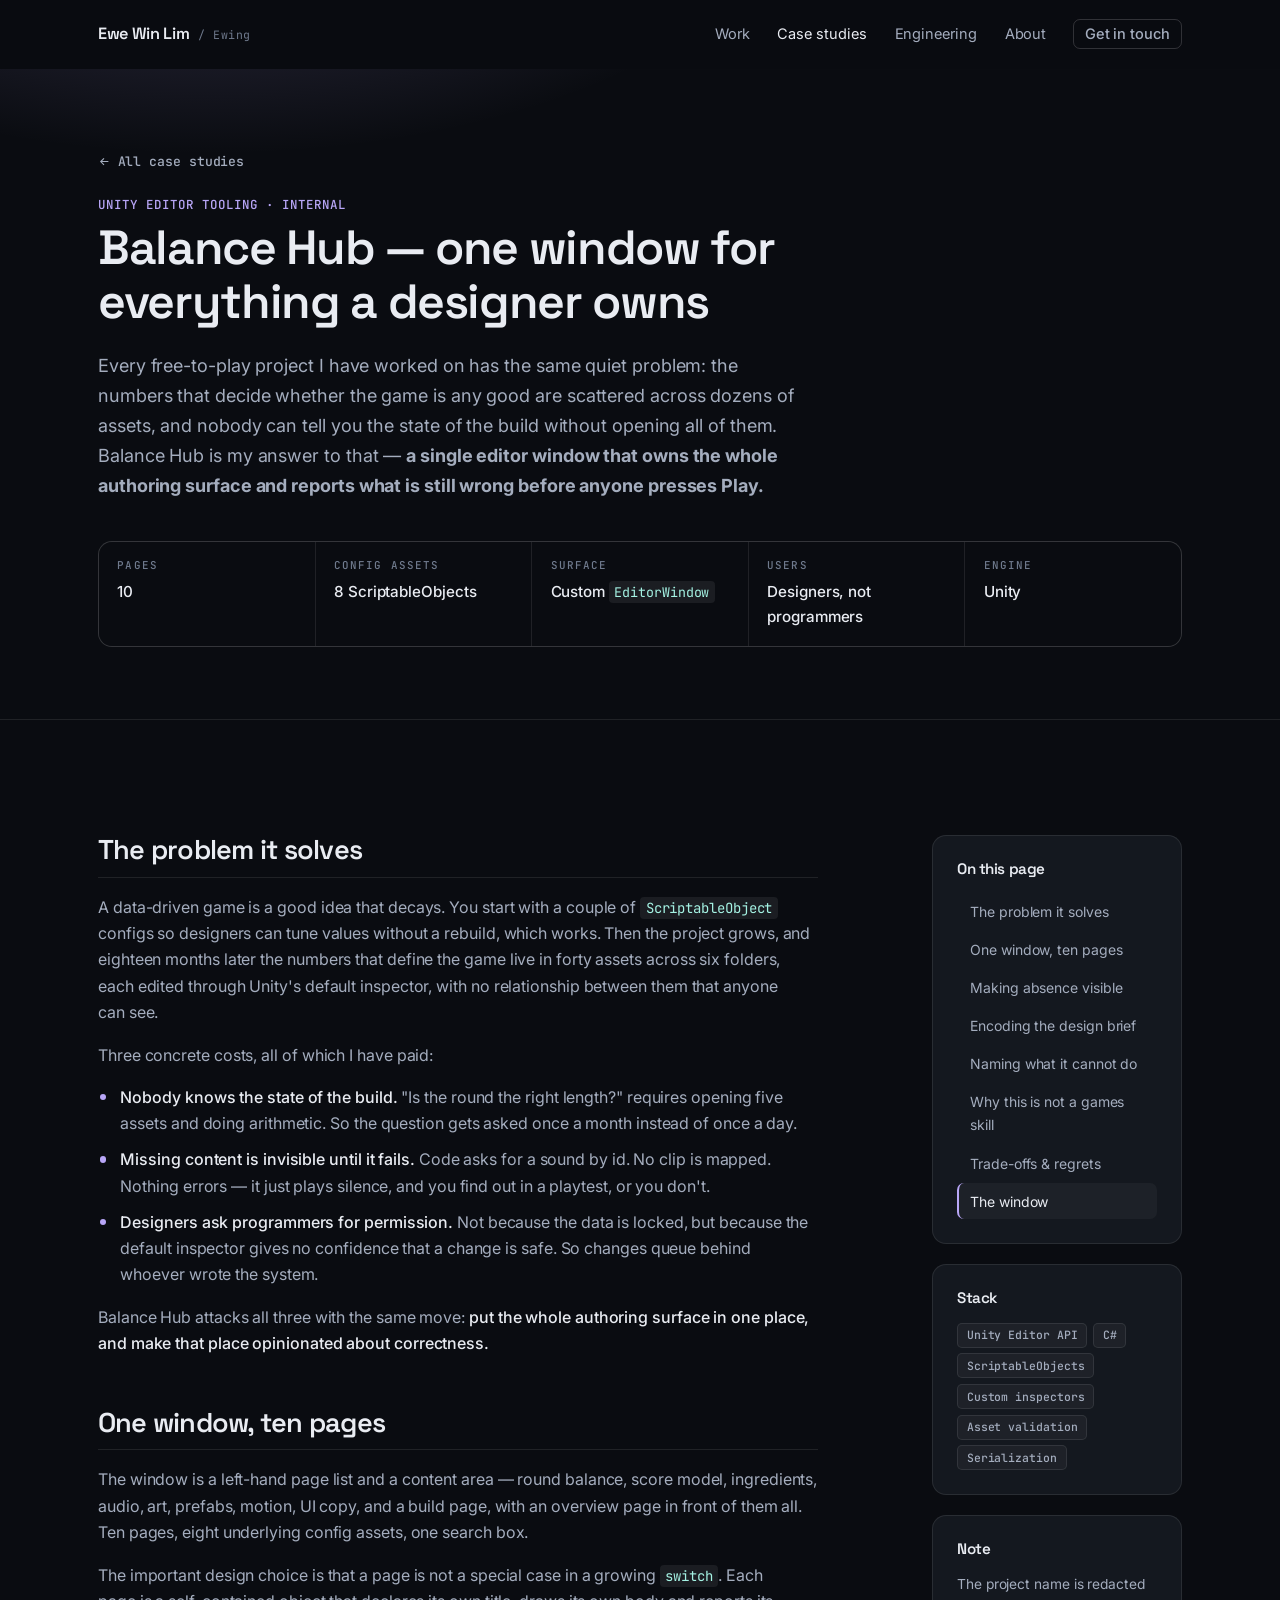
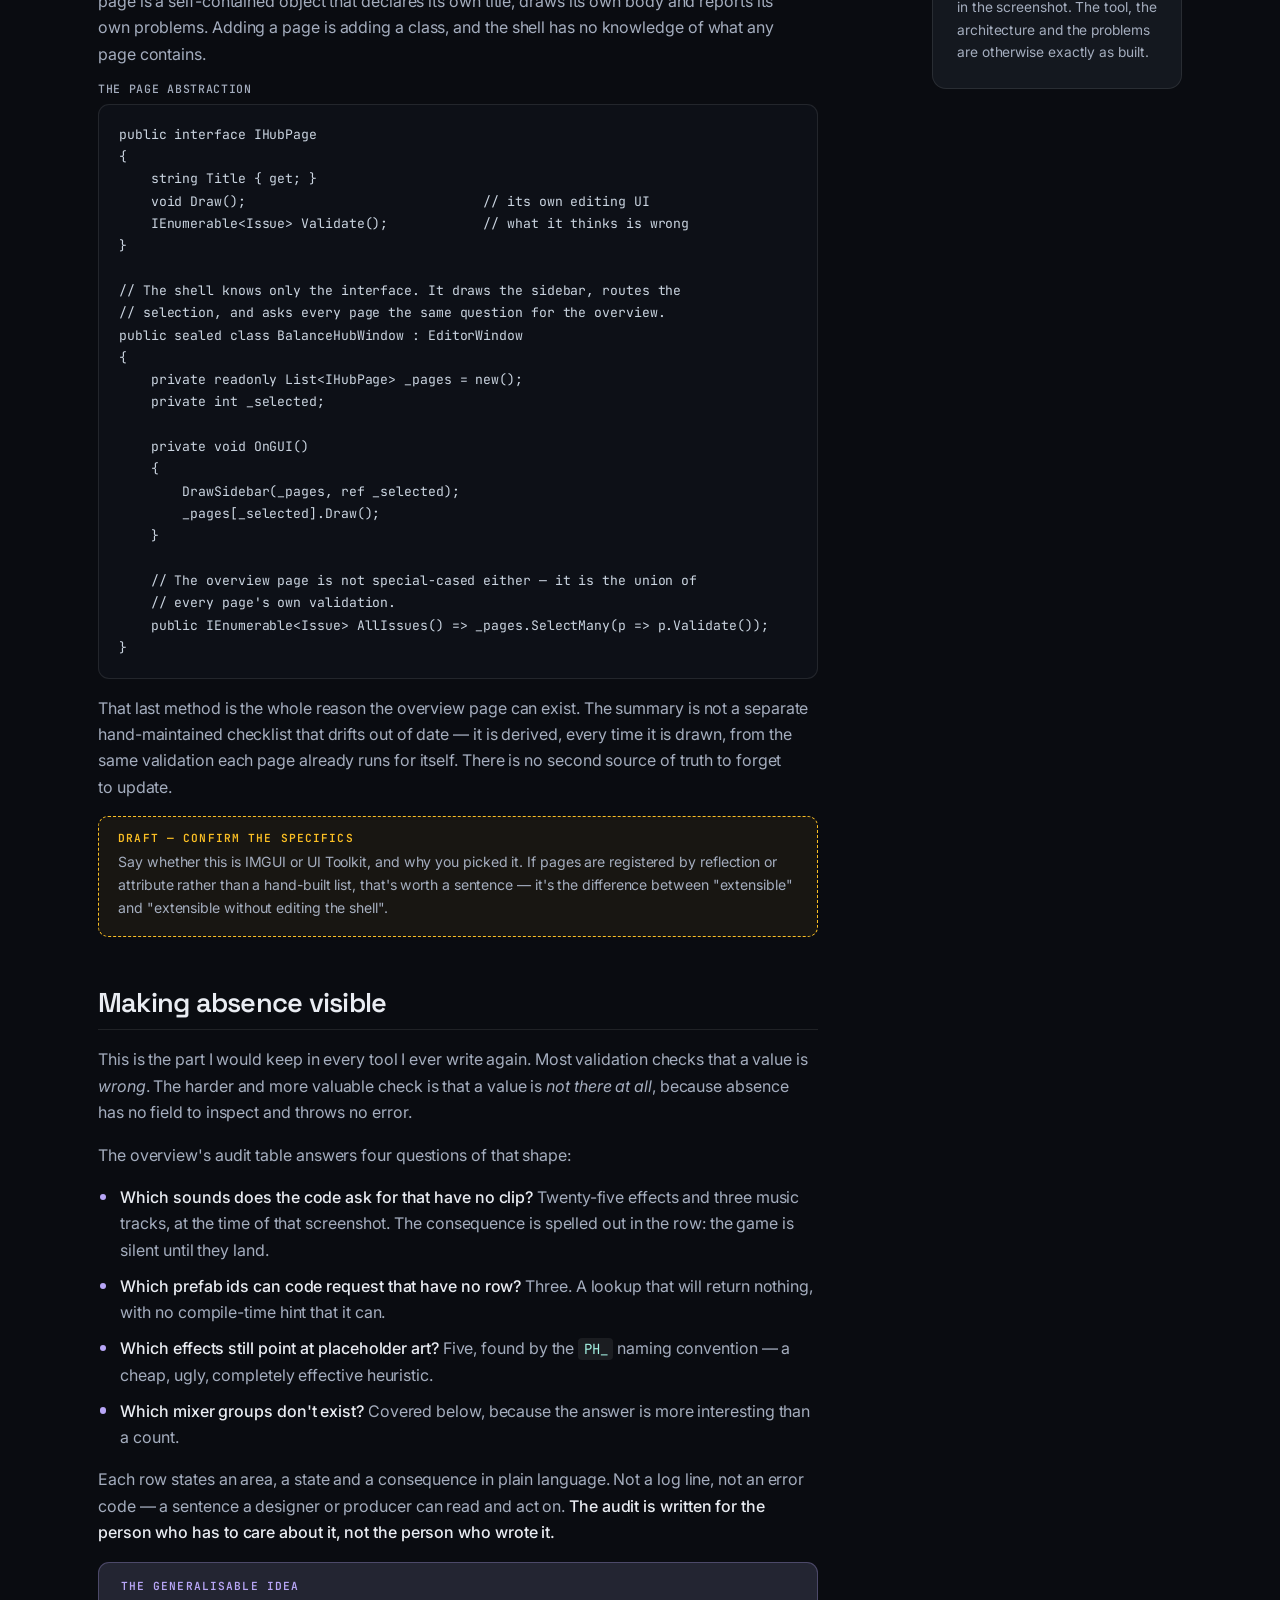
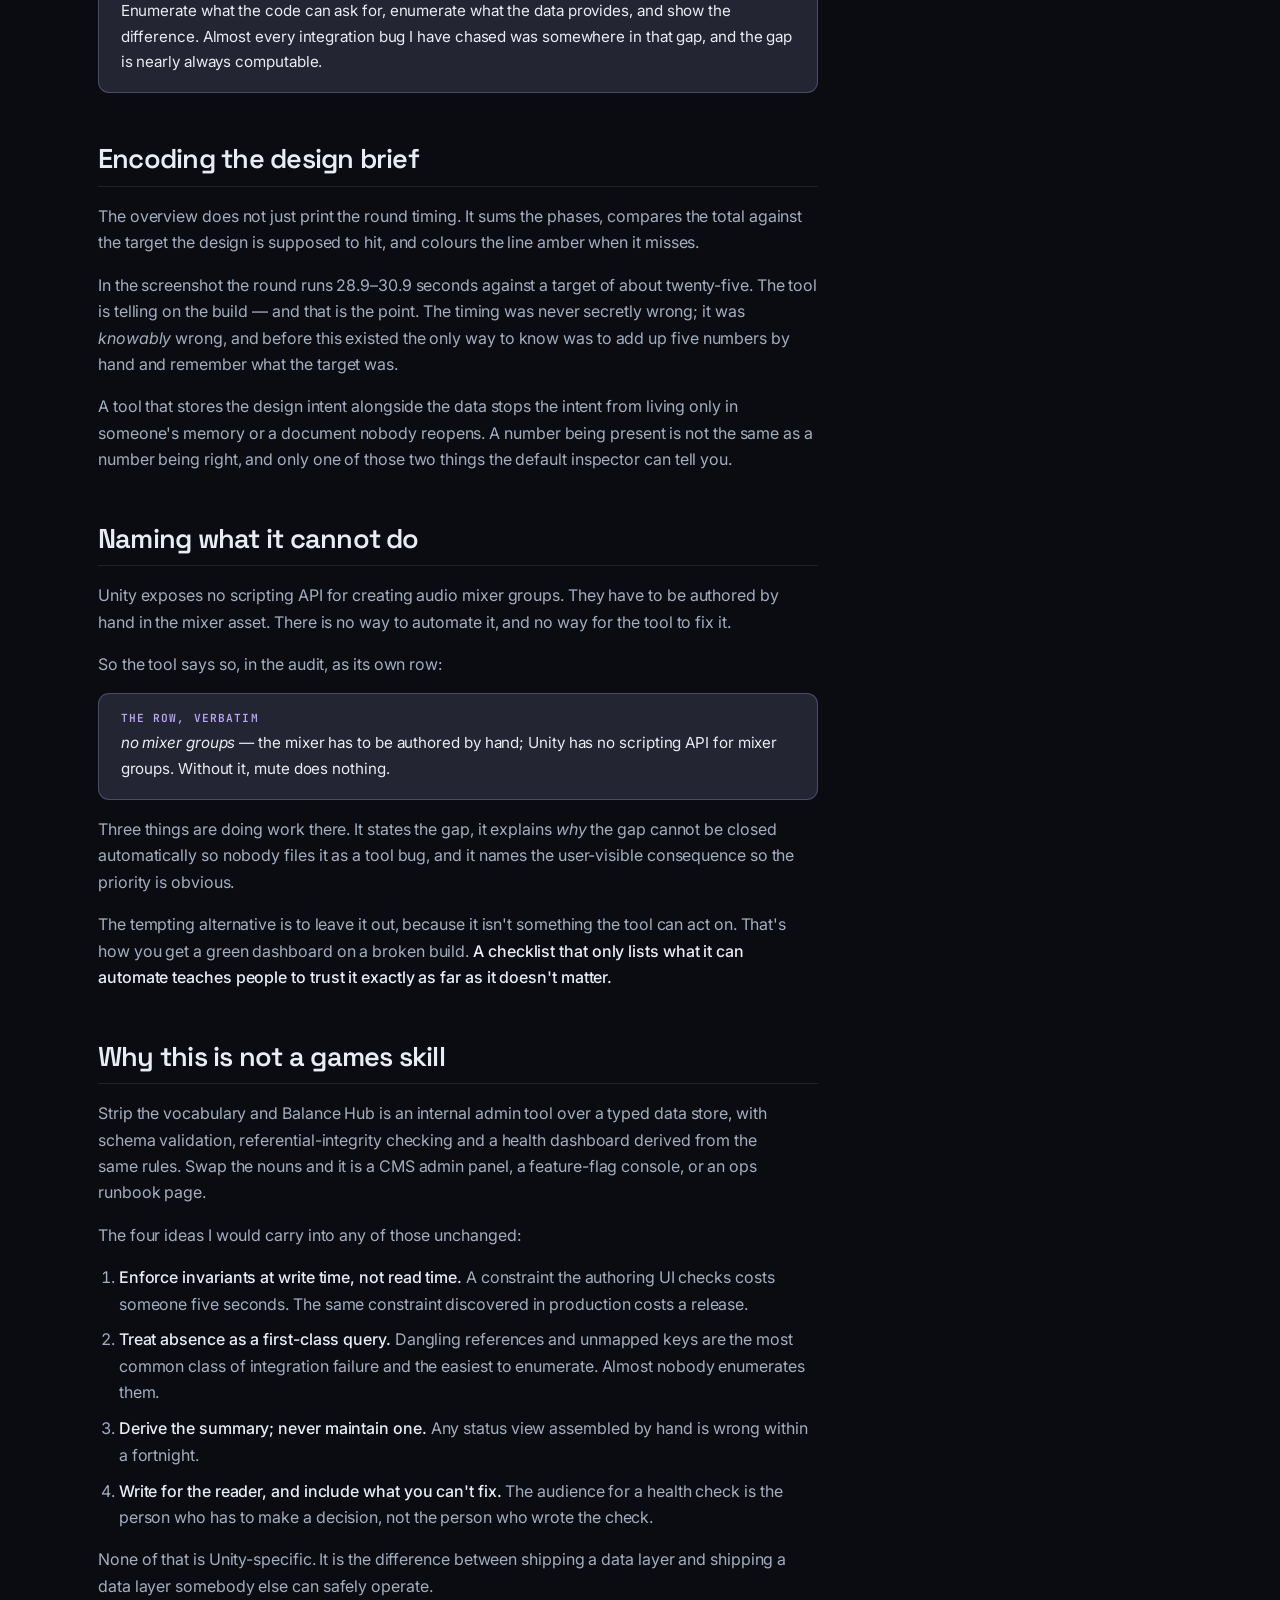
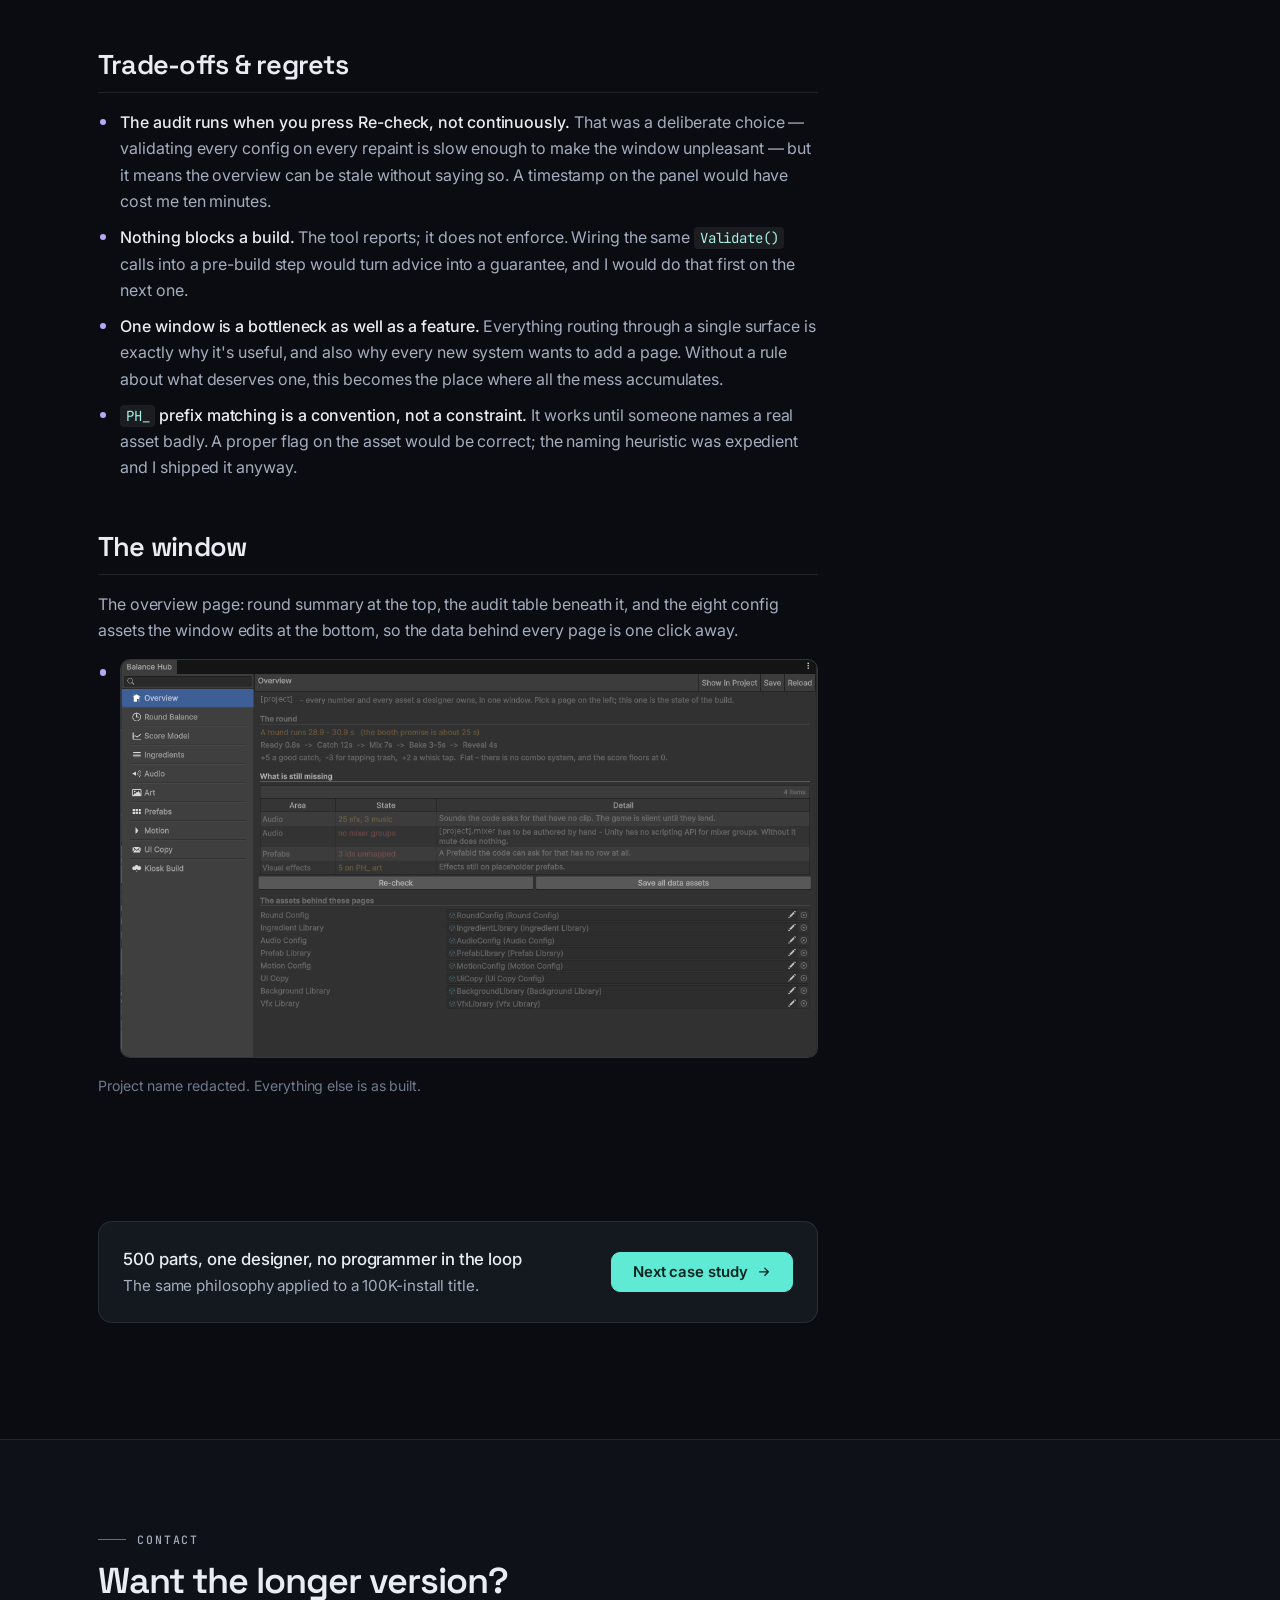
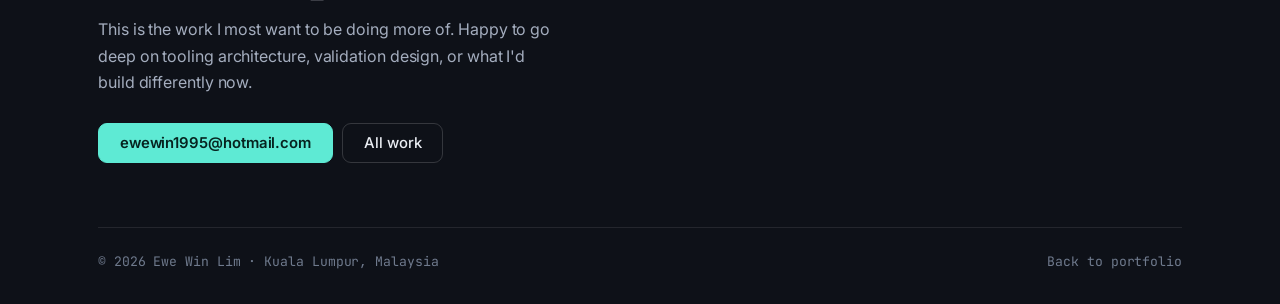
==== work/balance-hub.html @ 48409538 "Portfolio site" ====
<!DOCTYPE html>
<html lang="en">
<head>
<meta charset="utf-8">
<meta name="viewport" content="width=device-width, initial-scale=1">
<title>Balance Hub — editor tooling case study | Ewe Win Lim</title>
<meta name="description" content="A custom Unity EditorWindow that put every designer-owned number behind one interface, validated the build against its own design brief, and made missing content a list instead of a runtime surprise.">
<link rel="icon" href="../assets/favicon.svg" type="image/svg+xml">
<link rel="preconnect" href="https://fonts.googleapis.com">
<link rel="preconnect" href="https://fonts.gstatic.com" crossorigin>
<link rel="stylesheet" href="https://fonts.googleapis.com/css2?family=Inter:wght@400;500;600&family=Space+Grotesk:wght@500;600;700&family=JetBrains+Mono:wght@400;500;600&display=swap">
<link rel="stylesheet" href="../css/style.css">
<style>:root { --card-accent: #b8a6f7; }</style>
<script>document.documentElement.classList.add("js")</script>
</head>
<body>

<a class="skip-link" href="#main">Skip to content</a>

<header class="site-header">
  <div class="wrap">
    <a class="brand" href="../index.html">Ewe Win Lim <span>/ Ewing</span></a>
    <button class="nav-toggle" type="button" aria-expanded="false" aria-controls="primary-nav" aria-label="Menu">
      <svg class="icon-open" viewBox="0 0 24 24" fill="none" stroke="currentColor" stroke-width="2" aria-hidden="true"><path d="M3 6h18M3 12h18M3 18h18"/></svg>
      <svg class="icon-close" viewBox="0 0 24 24" fill="none" stroke="currentColor" stroke-width="2" aria-hidden="true"><path d="M18 6 6 18M6 6l12 12"/></svg>
    </button>
    <nav class="nav" id="primary-nav" aria-label="Primary">
      <a href="../index.html#work">Work</a>
      <a href="../index.html#studies" aria-current="page">Case studies</a>
      <a href="../index.html#engineering">Engineering</a>
      <a href="../index.html#about">About</a>
      <a class="btn nav-cta" href="../index.html#contact">Get in touch</a>
    </nav>
  </div>
</header>

<main id="main">

  <section class="study-hero">
    <div class="wrap">
      <a class="crumb" href="../index.html#studies">
        <svg viewBox="0 0 24 24" fill="none" stroke="currentColor" stroke-width="2" aria-hidden="true"><path d="M19 12H5m6-6-6 6 6 6"/></svg>
        All case studies
      </a>

      <div class="study-hero-top">
        <div>
          <p class="role">Unity editor tooling · internal</p>
          <h1>Balance Hub — one window for everything a designer owns</h1>
        </div>
      </div>

      <p class="lede">
        Every free-to-play project I have worked on has the same quiet problem: the
        numbers that decide whether the game is any good are scattered across dozens of
        assets, and nobody can tell you the state of the build without opening all of
        them. Balance Hub is my answer to that — <strong>a single editor window that
        owns the whole authoring surface and reports what is still wrong before anyone
        presses Play.</strong>
      </p>

      <dl class="factbar">
        <div><dt>Pages</dt><dd>10</dd></div>
        <div><dt>Config assets</dt><dd>8 ScriptableObjects</dd></div>
        <div><dt>Surface</dt><dd>Custom <code>EditorWindow</code></dd></div>
        <div><dt>Users</dt><dd>Designers, not programmers</dd></div>
        <div><dt>Engine</dt><dd>Unity</dd></div>
      </dl>
    </div>
  </section>

  <div class="section">
    <div class="wrap study-layout">

      <aside class="study-aside">
        <div class="side-card">
          <h3>On this page</h3>
          <ul class="toc">
            <li><a href="#problem">The problem it solves</a></li>
            <li><a href="#shape">One window, ten pages</a></li>
            <li><a href="#absence">Making absence visible</a></li>
            <li><a href="#intent">Encoding the design brief</a></li>
            <li><a href="#limits">Naming what it cannot do</a></li>
            <li><a href="#transfer">Why this is not a games skill</a></li>
            <li><a href="#tradeoffs">Trade-offs &amp; regrets</a></li>
            <li><a href="#shot">The window</a></li>
          </ul>
        </div>
        <div class="side-card">
          <h3>Stack</h3>
          <ul class="tags">
            <li>Unity Editor API</li><li>C#</li><li>ScriptableObjects</li>
            <li>Custom inspectors</li><li>Asset validation</li><li>Serialization</li>
          </ul>
        </div>
        <div class="side-card">
          <h3>Note</h3>
          <p style="font-size:.86rem;color:var(--text-dim)">
            The project name is redacted in the screenshot. The tool, the architecture
            and the problems are otherwise exactly as built.
          </p>
        </div>
      </aside>

      <article class="study-content">

        <section id="problem">
          <h2>The problem it solves</h2>
          <p>
            A data-driven game is a good idea that decays. You start with a couple of
            <code>ScriptableObject</code> configs so designers can tune values without a
            rebuild, which works. Then the project grows, and eighteen months later the
            numbers that define the game live in forty assets across six folders, each
            edited through Unity's default inspector, with no relationship between them
            that anyone can see.
          </p>
          <p>Three concrete costs, all of which I have paid:</p>
          <ul>
            <li>
              <strong>Nobody knows the state of the build.</strong> "Is the round the right
              length?" requires opening five assets and doing arithmetic. So the question
              gets asked once a month instead of once a day.
            </li>
            <li>
              <strong>Missing content is invisible until it fails.</strong> Code asks for a
              sound by id. No clip is mapped. Nothing errors — it just plays silence, and
              you find out in a playtest, or you don't.
            </li>
            <li>
              <strong>Designers ask programmers for permission.</strong> Not because the data
              is locked, but because the default inspector gives no confidence that a change
              is safe. So changes queue behind whoever wrote the system.
            </li>
          </ul>
          <p>
            Balance Hub attacks all three with the same move: <strong>put the whole
            authoring surface in one place, and make that place opinionated about
            correctness.</strong>
          </p>
        </section>

        <section id="shape">
          <h2>One window, ten pages</h2>
          <p>
            The window is a left-hand page list and a content area — round balance, score
            model, ingredients, audio, art, prefabs, motion, UI copy, and a build page,
            with an overview page in front of them all. Ten pages, eight underlying config
            assets, one search box.
          </p>
          <p>
            The important design choice is that a page is not a special case in a growing
            <code>switch</code>. Each page is a self-contained object that declares its own
            title, draws its own body and reports its own problems. Adding a page is adding
            a class, and the shell has no knowledge of what any page contains.
          </p>

          <p class="code-label">The page abstraction</p>
<pre><code>public interface IHubPage
{
    string Title { get; }
    void Draw();                              // its own editing UI
    IEnumerable&lt;Issue&gt; Validate();            // what it thinks is wrong
}

// The shell knows only the interface. It draws the sidebar, routes the
// selection, and asks every page the same question for the overview.
public sealed class BalanceHubWindow : EditorWindow
{
    private readonly List&lt;IHubPage&gt; _pages = new();
    private int _selected;

    private void OnGUI()
    {
        DrawSidebar(_pages, ref _selected);
        _pages[_selected].Draw();
    }

    // The overview page is not special-cased either — it is the union of
    // every page's own validation.
    public IEnumerable&lt;Issue&gt; AllIssues() =&gt; _pages.SelectMany(p =&gt; p.Validate());
}</code></pre>

          <p>
            That last method is the whole reason the overview page can exist. The summary
            is not a separate hand-maintained checklist that drifts out of date — it is
            derived, every time it is drawn, from the same validation each page already
            runs for itself. There is no second source of truth to forget to update.
          </p>

          <div class="draft-note">
            <span class="label">Draft — confirm the specifics</span>
            <p>
              Say whether this is IMGUI or UI Toolkit, and why you picked it. If pages are
              registered by reflection or attribute rather than a hand-built list, that's
              worth a sentence — it's the difference between "extensible" and "extensible
              without editing the shell".
            </p>
          </div>
        </section>

        <section id="absence">
          <h2>Making absence visible</h2>
          <p>
            This is the part I would keep in every tool I ever write again. Most validation
            checks that a value is <em>wrong</em>. The harder and more valuable check is
            that a value is <em>not there at all</em>, because absence has no field to
            inspect and throws no error.
          </p>
          <p>The overview's audit table answers four questions of that shape:</p>
          <ul>
            <li>
              <strong>Which sounds does the code ask for that have no clip?</strong> Twenty-five
              effects and three music tracks, at the time of that screenshot. The consequence
              is spelled out in the row: the game is silent until they land.
            </li>
            <li>
              <strong>Which prefab ids can code request that have no row?</strong> Three. A
              lookup that will return nothing, with no compile-time hint that it can.
            </li>
            <li>
              <strong>Which effects still point at placeholder art?</strong> Five, found by
              the <code>PH_</code> naming convention — a cheap, ugly, completely effective
              heuristic.
            </li>
            <li>
              <strong>Which mixer groups don't exist?</strong> Covered below, because the
              answer is more interesting than a count.
            </li>
          </ul>
          <p>
            Each row states an area, a state and a consequence in plain language. Not a
            log line, not an error code — a sentence a designer or producer can read and
            act on. <strong>The audit is written for the person who has to care about it,
            not the person who wrote it.</strong>
          </p>

          <blockquote class="callout">
            <span class="label">The generalisable idea</span>
            <p>
              Enumerate what the code can ask for, enumerate what the data provides, and
              show the difference. Almost every integration bug I have chased was
              somewhere in that gap, and the gap is nearly always computable.
            </p>
          </blockquote>
        </section>

        <section id="intent">
          <h2>Encoding the design brief</h2>
          <p>
            The overview does not just print the round timing. It sums the phases, compares
            the total against the target the design is supposed to hit, and colours the line
            amber when it misses.
          </p>
          <p>
            In the screenshot the round runs 28.9–30.9 seconds against a target of about
            twenty-five. The tool is telling on the build — and that is the point. The
            timing was never secretly wrong; it was <em>knowably</em> wrong, and before this
            existed the only way to know was to add up five numbers by hand and remember
            what the target was.
          </p>
          <p>
            A tool that stores the design intent alongside the data stops the intent from
            living only in someone's memory or a document nobody reopens. A number being
            present is not the same as a number being right, and only one of those two
            things the default inspector can tell you.
          </p>
        </section>

        <section id="limits">
          <h2>Naming what it cannot do</h2>
          <p>
            Unity exposes no scripting API for creating audio mixer groups. They have to be
            authored by hand in the mixer asset. There is no way to automate it, and no way
            for the tool to fix it.
          </p>
          <p>So the tool says so, in the audit, as its own row:</p>
          <blockquote class="callout">
            <span class="label">The row, verbatim</span>
            <p>
              <em>no mixer groups</em> — the mixer has to be authored by hand; Unity has no
              scripting API for mixer groups. Without it, mute does nothing.
            </p>
          </blockquote>
          <p>
            Three things are doing work there. It states the gap, it explains
            <em>why</em> the gap cannot be closed automatically so nobody files it as a tool
            bug, and it names the user-visible consequence so the priority is obvious.
          </p>
          <p>
            The tempting alternative is to leave it out, because it isn't something the tool
            can act on. That's how you get a green dashboard on a broken build.
            <strong>A checklist that only lists what it can automate teaches people to
            trust it exactly as far as it doesn't matter.</strong>
          </p>
        </section>

        <section id="transfer">
          <h2>Why this is not a games skill</h2>
          <p>
            Strip the vocabulary and Balance Hub is an internal admin tool over a typed data
            store, with schema validation, referential-integrity checking and a health
            dashboard derived from the same rules. Swap the nouns and it is a CMS admin
            panel, a feature-flag console, or an ops runbook page.
          </p>
          <p>The four ideas I would carry into any of those unchanged:</p>
          <ol>
            <li>
              <strong>Enforce invariants at write time, not read time.</strong> A constraint
              the authoring UI checks costs someone five seconds. The same constraint
              discovered in production costs a release.
            </li>
            <li>
              <strong>Treat absence as a first-class query.</strong> Dangling references and
              unmapped keys are the most common class of integration failure and the easiest
              to enumerate. Almost nobody enumerates them.
            </li>
            <li>
              <strong>Derive the summary; never maintain one.</strong> Any status view
              assembled by hand is wrong within a fortnight.
            </li>
            <li>
              <strong>Write for the reader, and include what you can't fix.</strong> The
              audience for a health check is the person who has to make a decision, not the
              person who wrote the check.
            </li>
          </ol>
          <p>
            None of that is Unity-specific. It is the difference between shipping a data
            layer and shipping a data layer somebody else can safely operate.
          </p>
        </section>

        <section id="tradeoffs">
          <h2>Trade-offs &amp; regrets</h2>
          <ul>
            <li>
              <strong>The audit runs when you press Re-check, not continuously.</strong>
              That was a deliberate choice — validating every config on every repaint is
              slow enough to make the window unpleasant — but it means the overview can be
              stale without saying so. A timestamp on the panel would have cost me ten
              minutes.
            </li>
            <li>
              <strong>Nothing blocks a build.</strong> The tool reports; it does not enforce.
              Wiring the same <code>Validate()</code> calls into a pre-build step would turn
              advice into a guarantee, and I would do that first on the next one.
            </li>
            <li>
              <strong>One window is a bottleneck as well as a feature.</strong> Everything
              routing through a single surface is exactly why it's useful, and also why every
              new system wants to add a page. Without a rule about what deserves one, this
              becomes the place where all the mess accumulates.
            </li>
            <li>
              <strong><code>PH_</code> prefix matching is a convention, not a constraint.</strong>
              It works until someone names a real asset badly. A proper flag on the asset
              would be correct; the naming heuristic was expedient and I shipped it anyway.
            </li>
          </ul>
        </section>

        <section id="shot">
          <h2>The window</h2>
          <p>
            The overview page: round summary at the top, the audit table beneath it, and the
            eight config assets the window edits at the bottom, so the data behind every
            page is one click away.
          </p>
          <ul class="shots shots--wide">
            <li>
              <a href="../assets/tools/balance-hub-overview.png" target="_blank" rel="noopener">
                <img src="../assets/tools/balance-hub-overview.png"
                     alt="The Balance Hub editor window. A sidebar lists ten pages — Overview, Round Balance, Score Model, Ingredients, Audio, Art, Prefabs, Motion, UI Copy, Kiosk Build. The Overview page shows the round running 28.9 to 30.9 seconds against a target of about 25, highlighted amber, then the phase breakdown and scoring rules. Below, a table headed What is still missing lists four rows across audio, prefabs and visual effects, each with an area, a state and a plain-language consequence. At the bottom, the eight configuration assets the window edits."
                     width="1103" height="629" loading="lazy">
              </a>
            </li>
          </ul>
          <p style="font-size:.88rem;color:var(--text-faint)">
            Project name redacted. Everything else is as built.
          </p>
        </section>

        <div class="next-study">
          <p>
            <strong>500 parts, one designer, no programmer in the loop</strong>
            The same philosophy applied to a 100K-install title.
          </p>
          <a class="btn btn--primary" href="gun-builder-elite-2.html">
            Next case study
            <svg viewBox="0 0 24 24" fill="none" stroke="currentColor" stroke-width="2" aria-hidden="true"><path d="M5 12h14M13 6l6 6-6 6"/></svg>
          </a>
        </div>

      </article>
    </div>
  </div>
</main>

<footer class="site-footer">
  <div class="wrap">
    <div class="footer-cta">
      <p class="eyebrow">Contact</p>
      <h2>Want the longer version?</h2>
      <p>
        This is the work I most want to be doing more of. Happy to go deep on tooling
        architecture, validation design, or what I'd build differently now.
      </p>
      <ul class="contact-list">
        <li><a class="btn btn--primary" href="mailto:ewewin1995@hotmail.com">ewewin1995@hotmail.com</a></li>
        <li><a class="btn" href="../index.html#work">All work</a></li>
      </ul>
    </div>
    <div class="footer-base">
      <p>&copy; <span data-year>2026</span> Ewe Win Lim · Kuala Lumpur, Malaysia</p>
      <p><a href="../index.html">Back to portfolio</a></p>
    </div>
  </div>
</footer>

<script src="../js/main.js" defer></script>
</body>
</html>
---- css/style.css ----
/* ==========================================================================
   Ewe Win Lim — portfolio
   Hand-written CSS. No framework, no build step.
   Sections: 1 tokens · 2 reset · 3 layout · 4 header · 5 hero · 6 work grid
             8 case studies · 9 capabilities · 10 about · 11 footer · 12 motion
   ========================================================================== */

/* ---------- 1. tokens ---------- */
:root {
  color-scheme: dark;

  --bg:          #0a0c11;
  --bg-soft:     #0e1118;
  --surface:     #14181f;
  --surface-2:   #1b2029;
  --line:        rgba(255, 255, 255, .09);
  --line-strong: rgba(255, 255, 255, .16);

  --text:        #e9ecf2;
  --text-dim:    #a4adbe;
  --text-faint:  #6f7a8d;

  --accent:      #5eead4;
  --accent-deep: #0f766e;
  --warn:        #fbbf24;

  --font-sans:    "Inter", ui-sans-serif, system-ui, -apple-system, "Segoe UI", Roboto, sans-serif;
  --font-display: "Space Grotesk", var(--font-sans);
  --font-mono:    "JetBrains Mono", ui-monospace, "SF Mono", Menlo, Consolas, monospace;

  --page:   1180px;
  --gutter: clamp(1.25rem, 5vw, 3rem);
  --radius: 14px;

  --shadow-card:  0 1px 2px rgba(0,0,0,.4), 0 12px 32px -12px rgba(0,0,0,.6);
  --shadow-lift:  0 2px 4px rgba(0,0,0,.4), 0 28px 60px -20px rgba(0,0,0,.75);
  --ease: cubic-bezier(.22, .61, .36, 1);
}

/* ---------- 2. reset ---------- */
*, *::before, *::after { box-sizing: border-box; }

html { -webkit-text-size-adjust: 100%; scroll-behavior: smooth; }
@media (prefers-reduced-motion: reduce) { html { scroll-behavior: auto; } }

body {
  margin: 0;
  background: var(--bg);
  color: var(--text);
  font: 400 1rem/1.65 var(--font-sans);
  letter-spacing: -.005em;
  -webkit-font-smoothing: antialiased;
  overflow-x: hidden;
}

h1, h2, h3, h4 {
  font-family: var(--font-display);
  font-weight: 600;
  line-height: 1.12;
  letter-spacing: -.028em;
  margin: 0;
  text-wrap: balance;
}

p { margin: 0; text-wrap: pretty; }
img, svg { display: block; max-width: 100%; height: auto; }
ul, ol { margin: 0; padding: 0; }

/* Must outrank our own display rules (.card sets display:flex), otherwise the
   JS filter sets [hidden] and nothing visibly happens. */
[hidden] { display: none !important; }

a { color: var(--accent); text-decoration: none; }
a:hover { text-decoration: underline; text-underline-offset: .2em; }

:focus-visible {
  outline: 2px solid var(--accent);
  outline-offset: 3px;
  border-radius: 4px;
}

::selection { background: var(--accent); color: #06231f; }

.skip-link {
  position: absolute; left: 50%; top: 0; translate: -50% -120%;
  z-index: 200; padding: .7rem 1.2rem;
  background: var(--accent); color: #06231f;
  font-weight: 600; border-radius: 0 0 8px 8px;
  transition: translate .2s var(--ease);
}
.skip-link:focus { translate: -50% 0; text-decoration: none; }

.visually-hidden {
  position: absolute !important; width: 1px; height: 1px;
  padding: 0; margin: -1px; overflow: hidden;
  clip-path: inset(50%); white-space: nowrap;
}

/* ---------- 3. layout primitives ---------- */
.wrap {
  width: 100%; max-width: var(--page);
  margin-inline: auto;
  padding-inline: var(--gutter);
}

section[id] { scroll-margin-top: 5.5rem; }

.section       { padding-block: clamp(4rem, 9vw, 7.5rem); }
.section--tint { background: var(--bg-soft); border-block: 1px solid var(--line); }

.section-head { margin-bottom: clamp(2rem, 4vw, 3.25rem); }

.eyebrow {
  display: flex; align-items: center; gap: .7rem;
  font: 500 .72rem/1 var(--font-mono);
  letter-spacing: .16em; text-transform: uppercase;
  color: var(--accent);
  margin-bottom: 1rem;
}
.eyebrow::before {
  content: ""; width: 1.75rem; height: 1px;
  background: currentColor; opacity: .6; flex: none;
}

.section-head h2 { font-size: clamp(1.75rem, 4vw, 2.65rem); }

.section-head .lede {
  margin-top: .9rem; max-width: 62ch;
  color: var(--text-dim); font-size: 1.06rem;
}

/* ---------- buttons ---------- */
.btn {
  display: inline-flex; align-items: center; gap: .5rem;
  padding: .72rem 1.3rem;
  font: 500 .93rem/1 var(--font-sans);
  border: 1px solid var(--line-strong);
  border-radius: 9px;
  color: var(--text); background: transparent;
  cursor: pointer;
  transition: background .18s var(--ease), border-color .18s var(--ease),
              color .18s var(--ease), translate .18s var(--ease);
}
.btn:hover {
  background: rgba(255,255,255,.06);
  border-color: rgba(255,255,255,.28);
  translate: 0 -1px;
  text-decoration: none;
}
.btn--primary {
  background: var(--accent); border-color: var(--accent);
  color: #06231f; font-weight: 600;
}
.btn--primary:hover {
  background: #7df0dd; border-color: #7df0dd; color: #06231f;
}
.btn svg { width: 1.05em; height: 1.05em; flex: none; }

/* ---------- 4. header ---------- */
.site-header {
  position: sticky; top: 0; z-index: 100;
  background: color-mix(in srgb, var(--bg) 82%, transparent);
  backdrop-filter: blur(14px) saturate(150%);
  border-bottom: 1px solid transparent;
  transition: border-color .25s var(--ease), background .25s var(--ease);
}
.site-header[data-stuck="true"] { border-bottom-color: var(--line); }

.site-header .wrap {
  display: flex; align-items: center; gap: 1.5rem;
  min-height: 4.25rem;
}

.brand {
  display: flex; align-items: baseline; gap: .55rem;
  font-family: var(--font-display); font-weight: 600;
  font-size: 1.02rem; letter-spacing: -.02em;
  color: var(--text); margin-right: auto;
}
.brand:hover { text-decoration: none; color: var(--text); }
.brand span { font: 400 .72rem/1 var(--font-mono); color: var(--text-faint); letter-spacing: .04em; }

.nav { display: flex; align-items: center; gap: .35rem; }

.nav a {
  padding: .45rem .7rem; border-radius: 7px;
  font-size: .91rem; color: var(--text-dim);
  transition: color .16s var(--ease), background .16s var(--ease);
}
.nav a:hover { color: var(--text); background: rgba(255,255,255,.06); text-decoration: none; }
.nav a[aria-current="page"] { color: var(--text); }

.nav-cta { margin-left: .6rem; }

.nav-toggle { display: none; }

@media (max-width: 760px) {
  .nav-cta { display: none; }
  .nav {
    position: fixed; inset: 4.25rem 0 auto;
    flex-direction: column; align-items: stretch; gap: 0;
    padding: .5rem var(--gutter) 1.25rem;
    background: var(--bg-soft);
    border-bottom: 1px solid var(--line);
    display: none;
  }
  .nav[data-open="true"] { display: flex; }
  .nav a { padding: .8rem .25rem; font-size: 1rem; border-bottom: 1px solid var(--line); }
  .nav-toggle {
    display: grid; place-items: center;
    width: 2.5rem; height: 2.5rem; padding: 0;
    background: transparent; border: 1px solid var(--line-strong);
    border-radius: 8px; color: var(--text); cursor: pointer;
  }
  .nav-toggle svg { width: 1.15rem; height: 1.15rem; }
  .nav-toggle .icon-close { display: none; }
  .nav-toggle[aria-expanded="true"] .icon-open  { display: none; }
  .nav-toggle[aria-expanded="true"] .icon-close { display: block; }
}

/* ---------- 5. hero ---------- */
.hero {
  position: relative;
  padding-block: clamp(3.5rem, 9vw, 7rem) clamp(3rem, 6vw, 5rem);
  overflow: hidden;
}
.hero::before {
  content: ""; position: absolute; inset: -30% -10% auto;
  height: 130%; z-index: -1;
  background:
    radial-gradient(58% 48% at 22% 12%, rgba(94,234,212,.13), transparent 62%),
    radial-gradient(48% 42% at 84% 4%,  rgba(99,102,241,.13), transparent 60%);
  pointer-events: none;
}

.hero-status {
  display: inline-flex; align-items: center; gap: .55rem;
  padding: .4rem .85rem .4rem .7rem;
  border: 1px solid var(--line-strong); border-radius: 999px;
  background: rgba(255,255,255,.03);
  font: 500 .78rem/1 var(--font-mono);
  letter-spacing: .02em; color: var(--text-dim);
  margin-bottom: 1.75rem;
}
.hero-status .dot {
  width: .5rem; height: .5rem; border-radius: 50%;
  background: var(--accent); flex: none;
  box-shadow: 0 0 0 3px rgba(94,234,212,.18);
}

.hero h1 {
  font-size: clamp(2.3rem, 6.4vw, 4.25rem);
  max-width: 22ch;
}
.hero h1 em {
  font-style: normal;
  background: linear-gradient(96deg, var(--accent), #a5b4fc 70%);
  -webkit-background-clip: text; background-clip: text;
  -webkit-text-fill-color: transparent; color: transparent;
}

.hero .lede {
  margin-top: 1.5rem; max-width: 60ch;
  font-size: clamp(1.03rem, 1.6vw, 1.16rem);
  color: var(--text-dim);
}
.hero .lede strong { color: var(--text); font-weight: 500; }

.hero-actions {
  display: flex; flex-wrap: wrap; gap: .7rem;
  margin-top: 2.25rem;
}

/* stat strip */
.stats {
  display: grid; gap: 1px;
  grid-template-columns: repeat(auto-fit, minmax(150px, 1fr));
  margin-top: clamp(3rem, 6vw, 4.5rem);
  background: var(--line);
  border: 1px solid var(--line);
  border-radius: var(--radius);
  overflow: hidden;
}
.stats div { background: var(--bg); padding: 1.35rem 1.4rem; }
.stats dt {
  font: 500 .7rem/1.3 var(--font-mono);
  letter-spacing: .1em; text-transform: uppercase;
  color: var(--text-faint);
}
.stats dd {
  margin: .5rem 0 0;
  font-family: var(--font-display); font-weight: 600;
  font-size: clamp(1.5rem, 2.6vw, 1.95rem);
  letter-spacing: -.03em;
}
.stats dd small {
  display: block; margin-top: .3rem;
  font: 400 .82rem/1.4 var(--font-sans);
  letter-spacing: 0; color: var(--text-dim);
}

/* ---------- 6. work grid ---------- */
.filters {
  display: flex; flex-wrap: wrap; gap: .5rem;
  margin-bottom: 2rem;
}
.filters button {
  padding: .48rem .95rem;
  font: 500 .85rem/1 var(--font-sans);
  color: var(--text-dim);
  background: transparent;
  border: 1px solid var(--line); border-radius: 999px;
  cursor: pointer;
  transition: color .16s var(--ease), border-color .16s var(--ease), background .16s var(--ease);
}
.filters button:hover { color: var(--text); border-color: var(--line-strong); }
.filters button[aria-pressed="true"] {
  color: #06231f; background: var(--accent); border-color: var(--accent); font-weight: 600;
}
.filters .count {
  margin-left: auto; align-self: center;
  font: 400 .8rem/1 var(--font-mono); color: var(--text-faint);
}

.grid {
  display: grid; gap: clamp(1.1rem, 2vw, 1.6rem);
  grid-template-columns: repeat(auto-fill, minmax(min(100%, 310px), 1fr));
  list-style: none;
}

.card {
  position: relative; display: flex; flex-direction: column;
  background: var(--surface);
  border: 1px solid var(--line);
  border-radius: var(--radius);
  overflow: hidden;
  box-shadow: var(--shadow-card);
  transition: translate .25s var(--ease), border-color .25s var(--ease), box-shadow .25s var(--ease);
}
.card:hover, .card:focus-within {
  translate: 0 -4px;
  border-color: color-mix(in srgb, var(--card-accent, var(--accent)) 45%, transparent);
  box-shadow: var(--shadow-lift),
              0 0 0 1px color-mix(in srgb, var(--card-accent, var(--accent)) 22%, transparent);
}

.card-media {
  position: relative; aspect-ratio: 16 / 10;
  background: var(--surface-2); overflow: hidden;
}
/* :not(.card-icon) matters — the icon badge is also a child img here, and a
   bare `.card-media img` rule outranks `.card-icon` and stretches it to fill
   the whole media box, hiding the cover art behind it. */
.card-media img:not(.card-icon) {
  width: 100%; height: 100%; object-fit: cover;
  transition: scale .5s var(--ease);
}
.card:hover .card-media img:not(.card-icon) { scale: 1.035; }
.card-media::after {
  content: ""; position: absolute; inset: 0;
  background: linear-gradient(to top, rgba(10,12,17,.85), rgba(10,12,17,.1) 45%, transparent);
}

.card-icon {
  position: absolute; left: .9rem; bottom: .9rem; z-index: 2;
  width: 3rem; height: 3rem; border-radius: 11px;
  border: 1px solid rgba(255,255,255,.22);
  box-shadow: 0 6px 18px rgba(0,0,0,.5);
}

.card-flag {
  position: absolute; top: .8rem; right: .8rem; z-index: 2;
  padding: .3rem .6rem; border-radius: 6px;
  font: 600 .66rem/1 var(--font-mono);
  letter-spacing: .09em; text-transform: uppercase;
  background: rgba(10,12,17,.72);
  border: 1px solid rgba(255,255,255,.16);
  backdrop-filter: blur(6px);
  color: var(--text);
}
.card-flag--new    { background: var(--accent); color: #06231f; border-color: transparent; }
.card-flag--muted  { color: var(--text-faint); }

.card-body {
  display: flex; flex-direction: column; flex: 1;
  gap: .65rem; padding: 1.15rem 1.25rem 1.25rem;
}

.card-body h3 { font-size: 1.09rem; }
.card-body h3 a { color: var(--text); }
.card-body h3 a:hover { color: var(--card-accent, var(--accent)); text-decoration: none; }

/* Separators are generated after each item rather than being their own
   elements, so a wrapped line never begins with a stray dot. */
.card-meta {
  display: flex; flex-wrap: wrap; align-items: baseline; gap: .1rem .45rem;
  font: 500 .73rem/1.5 var(--font-mono);
  letter-spacing: .04em; color: var(--text-faint);
}
.card-meta > span:not(:last-child)::after {
  content: "·"; margin-left: .45rem; opacity: .4;
}
.card-meta .metric { color: var(--card-accent, var(--accent)); }

/* Narrow cards wrap the meta line onto 2–3 rows, which leaves a separator
   dangling at each line end. Drop them and space the items instead. */
@media (max-width: 560px) {
  .card-meta { gap: .15rem .8rem; }
  .card-meta > span:not(:last-child)::after { content: none; }
}

.card-body p {
  font-size: .91rem; line-height: 1.6; color: var(--text-dim);
  flex: 1;
}

.tags { display: flex; flex-wrap: wrap; gap: .35rem; list-style: none; }
.tags li {
  padding: .24rem .55rem; border-radius: 5px;
  font: 500 .715rem/1.35 var(--font-mono);
  color: var(--text-dim);
  background: rgba(255,255,255,.045);
  border: 1px solid var(--line);
}

.card-links {
  display: flex; flex-wrap: wrap; gap: .8rem;
  padding-top: .35rem;
  font: 500 .84rem/1 var(--font-sans);
}
.card-links a { display: inline-flex; align-items: center; gap: .3rem; }
.card-links a svg { width: .95em; height: .95em; }
.card-links .unavailable { color: var(--text-faint); cursor: help; border-bottom: 1px dotted var(--text-faint); }

/* clickable whole card for case-study entries */
.card--study .card-body h3 a::after {
  content: ""; position: absolute; inset: 0; z-index: 1;
}
.card--study .card-links { position: relative; z-index: 2; }

/* ---------- 8. case studies ---------- */
.studies { display: grid; gap: clamp(1.25rem, 2.5vw, 1.75rem); list-style: none; }

.study {
  display: grid; gap: 0;
  grid-template-columns: minmax(0, 1.05fr) minmax(0, 1fr);
  background: var(--surface);
  border: 1px solid var(--line);
  border-radius: var(--radius);
  overflow: hidden;
  transition: border-color .25s var(--ease), box-shadow .25s var(--ease);
}
.study:hover {
  border-color: color-mix(in srgb, var(--card-accent, var(--accent)) 40%, transparent);
  box-shadow: var(--shadow-lift);
}
.study:nth-child(even) .study-media { order: 2; }

.study-media { position: relative; min-height: 260px; background: var(--surface-2); }
.study-media img { position: absolute; inset: 0; width: 100%; height: 100%; object-fit: cover; }

/* A dense editor screenshot centre-cropped is unreadable soup, so the UI
   variant fits the whole window inside the box instead. */
.study-media--ui { background: #101319; padding: clamp(.9rem, 2vw, 1.5rem); }
.study-media--ui img {
  position: absolute; inset: clamp(.9rem, 2vw, 1.5rem);
  width: auto; height: auto;
  max-width: calc(100% - clamp(1.8rem, 4vw, 3rem));
  max-height: calc(100% - clamp(1.8rem, 4vw, 3rem));
  margin: auto; object-fit: contain;
  border: 1px solid var(--line-strong); border-radius: 6px;
}

.study-body {
  display: flex; flex-direction: column; gap: 1rem;
  padding: clamp(1.5rem, 3vw, 2.5rem);
}
.study-body h3 { font-size: clamp(1.2rem, 2.2vw, 1.55rem); }
.study-body h3 a { color: var(--text); }
.study-body h3 a:hover { color: var(--card-accent, var(--accent)); text-decoration: none; }
.study-body p { color: var(--text-dim); font-size: .96rem; }

.study-points { list-style: none; display: grid; gap: .5rem; }
.study-points li {
  position: relative; padding-left: 1.35rem;
  font-size: .91rem; color: var(--text-dim);
}
.study-points li::before {
  content: ""; position: absolute; left: 0; top: .55em;
  width: .42rem; height: .42rem; border-radius: 50%;
  background: var(--card-accent, var(--accent));
}
.study-points strong { color: var(--text); font-weight: 500; }

.study-more {
  margin-top: auto; display: inline-flex; align-items: center; gap: .4rem;
  font: 600 .89rem/1 var(--font-sans);
  color: var(--card-accent, var(--accent));
}
.study-more svg { width: 1em; height: 1em; transition: translate .18s var(--ease); }
.study-more:hover svg { translate: 3px 0; }

@media (max-width: 800px) {
  .study { grid-template-columns: 1fr; }
  .study:nth-child(even) .study-media { order: 0; }
  .study-media { min-height: 200px; aspect-ratio: 16/9; }
}

/* ---------- 9. capabilities / tooling ---------- */
.cap-grid {
  display: grid; gap: 1.25rem;
  grid-template-columns: repeat(auto-fit, minmax(min(100%, 260px), 1fr));
}
.cap {
  padding: 1.4rem 1.5rem;
  background: var(--surface);
  border: 1px solid var(--line);
  border-radius: var(--radius);
}
.cap h3 {
  font-size: 1rem; margin-bottom: .7rem;
  display: flex; align-items: center; gap: .55rem;
}
.cap h3 svg { width: 1.15rem; height: 1.15rem; color: var(--accent); flex: none; }
.cap ul { list-style: none; display: grid; gap: .4rem; }
.cap li {
  font: 400 .875rem/1.55 var(--font-sans);
  color: var(--text-dim);
  padding-left: .95rem; position: relative;
}
.cap li::before {
  content: "›"; position: absolute; left: 0;
  color: var(--text-faint); font-family: var(--font-mono);
}

/* editor tooling — featured screenshot + written breakdown */
/* The screenshot is dense editor UI at 1103px native — it has to run the full
   content width to stay legible, so image and text stack rather than sit
   side by side. The written breakdown then splits into two columns. */
.tool-feature {
  margin: 0;
  display: grid; gap: clamp(1.4rem, 3vw, 2rem);
  padding: clamp(1.1rem, 2.5vw, 1.5rem);
  background: var(--surface);
  border: 1px solid var(--line);
  border-radius: var(--radius);
}

.tool-feature-shot {
  border: 1px solid var(--line-strong);
  border-radius: 10px;
  overflow: hidden;
  background: #1c1c1c;
  display: block;
}
.tool-feature-shot img { width: 100%; height: auto; }
a.tool-feature-shot { position: relative; }
a.tool-feature-shot::after {
  content: "Open full size ↗";
  position: absolute; right: .7rem; bottom: .7rem;
  padding: .32rem .6rem; border-radius: 6px;
  font: 500 .72rem/1 var(--font-mono);
  color: var(--text); background: rgba(10,12,17,.82);
  border: 1px solid var(--line-strong);
  backdrop-filter: blur(6px);
  opacity: 0; transition: opacity .2s var(--ease);
}
a.tool-feature-shot:hover::after,
a.tool-feature-shot:focus-visible::after { opacity: 1; }

/* Heading and intro run full width, then the four points sit in two columns —
   a short intro beside a long list left a large dead gap. */
.tool-feature figcaption { display: grid; gap: clamp(1.1rem, 2.5vw, 1.6rem); }
.tool-feature .tool-intro { display: grid; gap: .85rem; max-width: 78ch; }
.tool-feature h4 {
  font-family: var(--font-display); font-weight: 600;
  font-size: clamp(1.1rem, 2vw, 1.35rem);
  letter-spacing: -.025em; line-height: 1.2; margin: 0;
}
.tool-feature p { font-size: .94rem; color: var(--text-dim); }

.tool-points {
  list-style: none; display: grid;
  gap: .85rem clamp(1.75rem, 4vw, 3rem);
  grid-template-columns: repeat(auto-fit, minmax(min(100%, 330px), 1fr));
  align-items: start;
}
.tool-points li {
  position: relative; padding-left: 1.35rem;
  font-size: .91rem; line-height: 1.6; color: var(--text-dim);
}
.tool-points li::before {
  content: ""; position: absolute; left: 0; top: .58em;
  width: .42rem; height: .42rem; border-radius: 50%;
  background: var(--accent);
}
.tool-points strong { color: var(--text); font-weight: 500; }

.tool-close {
  grid-column: 1 / -1;
  padding-top: .9rem;
  border-top: 1px solid var(--line);
  font-size: .91rem !important;
  color: var(--text-faint) !important;
}
.tool-close a { margin-left: .35rem; font-weight: 500; white-space: nowrap; }
.tool-redaction {
  display: block; margin-top: .55rem;
  font: 400 .78rem/1.5 var(--font-mono);
  color: var(--text-faint); opacity: .8;
}

/* editor-tool gallery (unused once real screenshots replace the slots) */
.tools-gallery {
  display: grid; gap: 1rem; margin-top: 2rem;
  grid-template-columns: repeat(auto-fit, minmax(min(100%, 300px), 1fr));
}
.tool-shot {
  margin: 0; background: var(--surface);
  border: 1px solid var(--line); border-radius: var(--radius);
  overflow: hidden;
}
.tool-shot img { width: 100%; aspect-ratio: 16/10; object-fit: cover; background: var(--surface-2); }
.tool-shot figcaption {
  padding: .85rem 1rem 1rem;
  font-size: .87rem; color: var(--text-dim);
}
.tool-shot figcaption strong { display: block; color: var(--text); font-weight: 500; margin-bottom: .2rem; }

.tool-shot--placeholder {
  border-style: dashed; border-color: var(--line-strong);
  background: transparent;
}
.tool-shot--placeholder .ph {
  display: grid; place-content: center; gap: .5rem;
  aspect-ratio: 16/10; text-align: center; padding: 1.5rem;
  color: var(--text-faint);
  font: 500 .82rem/1.5 var(--font-mono);
}
.tool-shot--placeholder .ph svg { width: 1.8rem; height: 1.8rem; margin-inline: auto; opacity: .5; }

/* ---------- 10. about ---------- */
.about {
  display: grid; gap: clamp(2rem, 5vw, 4rem);
  grid-template-columns: minmax(0, 1.35fr) minmax(0, 1fr);
  align-items: start;
}
@media (max-width: 820px) { .about { grid-template-columns: 1fr; } }

.prose { display: grid; gap: 1.1rem; }
.prose p { color: var(--text-dim); font-size: 1.02rem; }
.prose p strong { color: var(--text); font-weight: 500; }

.side-card {
  padding: 1.5rem;
  background: var(--surface);
  border: 1px solid var(--line);
  border-radius: var(--radius);
}
.side-card h3 { font-size: .95rem; margin-bottom: 1rem; }

.timeline { list-style: none; display: grid; gap: 1.1rem; }
.timeline li { position: relative; padding-left: 1.5rem; }
.timeline li::before {
  content: ""; position: absolute; left: .22rem; top: .5em;
  width: .5rem; height: .5rem; border-radius: 50%;
  background: var(--accent);
}
.timeline li:not(:last-child)::after {
  content: ""; position: absolute; left: .45rem; top: 1.35em; bottom: -1.1rem;
  width: 1px; background: var(--line-strong);
}
.timeline .role { font-weight: 500; font-size: .94rem; display: block; }
.timeline .org  { font-size: .87rem; color: var(--text-dim); }
.timeline .when {
  display: block; margin-top: .15rem;
  font: 400 .74rem/1.4 var(--font-mono); color: var(--text-faint);
}

/* ---------- 11. footer ---------- */
.site-footer {
  border-top: 1px solid var(--line);
  background: var(--bg-soft);
  padding-block: clamp(3rem, 7vw, 5rem) 2rem;
}
.footer-cta { max-width: 46ch; }
.footer-cta h2 { font-size: clamp(1.6rem, 3.5vw, 2.25rem); }
.footer-cta p { margin-top: .9rem; color: var(--text-dim); }

.contact-list {
  display: flex; flex-wrap: wrap; gap: .6rem;
  margin-top: 1.75rem; list-style: none;
}

.footer-base {
  display: flex; flex-wrap: wrap; gap: 1rem;
  justify-content: space-between; align-items: center;
  margin-top: clamp(2.5rem, 5vw, 4rem);
  padding-top: 1.5rem;
  border-top: 1px solid var(--line);
  font: 400 .82rem/1.5 var(--font-mono);
  color: var(--text-faint);
}
.footer-base a { color: var(--text-faint); }
.footer-base a:hover { color: var(--text-dim); }

/* ---------- 12. motion ---------- */
/* Scoped to .js so that with JavaScript disabled or broken, every
   [data-reveal] block is simply visible. Never hide content by default. */
.js [data-reveal] {
  opacity: 0; translate: 0 18px;
  transition: opacity .6s var(--ease), translate .6s var(--ease);
}
.js [data-reveal].is-visible { opacity: 1; translate: 0 0; }

@media (prefers-reduced-motion: reduce) {
  *, *::before, *::after {
    animation-duration: .01ms !important;
    transition-duration: .01ms !important;
  }
  .js [data-reveal] { opacity: 1; translate: 0 0; }
  .card:hover { translate: 0 0; }
  .card:hover .card-media img { scale: 1; }
}

/* ==========================================================================
   case-study pages (work/*.html)
   ========================================================================== */
.study-hero {
  position: relative; overflow: hidden;
  padding-block: clamp(3rem, 7vw, 5rem) clamp(2.5rem, 5vw, 3.5rem);
  border-bottom: 1px solid var(--line);
}
.study-hero::before {
  content: ""; position: absolute; inset: -40% -20% auto; height: 150%; z-index: -1;
  background: radial-gradient(52% 46% at 26% 6%,
    color-mix(in srgb, var(--card-accent, var(--accent)) 26%, transparent), transparent 64%);
}

.crumb {
  display: inline-flex; align-items: center; gap: .4rem;
  font: 500 .82rem/1 var(--font-mono); color: var(--text-dim);
  margin-bottom: 1.75rem;
}
.crumb svg { width: 1em; height: 1em; }

.study-hero-top {
  display: flex; align-items: center; gap: 1.1rem;
  margin-bottom: 1.4rem;
}
.study-hero-top img {
  width: 4.25rem; height: 4.25rem; border-radius: 15px;
  border: 1px solid var(--line-strong);
  box-shadow: 0 10px 30px rgba(0,0,0,.5);
}
.study-hero h1 { font-size: clamp(1.9rem, 5vw, 3rem); }
.study-hero .role {
  font: 500 .78rem/1.4 var(--font-mono);
  letter-spacing: .08em; text-transform: uppercase;
  color: var(--card-accent, var(--accent));
  margin-bottom: .5rem;
}
.study-hero .lede {
  margin-top: 1.25rem; max-width: 64ch;
  font-size: clamp(1rem, 1.5vw, 1.13rem); color: var(--text-dim);
}

.factbar {
  display: grid; gap: 1px;
  grid-template-columns: repeat(auto-fit, minmax(140px, 1fr));
  margin-top: 2.5rem;
  background: var(--line); border: 1px solid var(--line);
  border-radius: var(--radius); overflow: hidden;
}
.factbar div { background: var(--bg); padding: 1.05rem 1.15rem; }
.factbar dt {
  font: 500 .68rem/1.3 var(--font-mono);
  letter-spacing: .1em; text-transform: uppercase; color: var(--text-faint);
}
.factbar dd {
  margin: .4rem 0 0; font-size: .95rem; font-weight: 500;
}

.study-layout {
  display: grid; gap: clamp(2rem, 5vw, 4rem);
  grid-template-columns: minmax(0, 1fr) 250px;
  align-items: start;
}

/* The <aside> precedes the <article> in the markup so screen readers meet the
   table of contents first. Placement is therefore explicit, otherwise the
   sidebar lands in the wide column and the prose gets squeezed into 250px. */
article.study-content { grid-column: 1; grid-row: 1; }
.study-aside          { grid-column: 2; grid-row: 1; }

.study-aside { position: sticky; top: 5.5rem; display: grid; gap: 1.25rem; }

@media (max-width: 940px) {
  .study-layout { grid-template-columns: minmax(0, 1fr); }
  article.study-content,
  .study-aside { grid-column: 1; grid-row: auto; }
  .study-aside { position: static; }
}

.toc { list-style: none; display: grid; gap: .1rem; }
.toc a {
  display: block; padding: .42rem .7rem; border-radius: 7px;
  font-size: .875rem; color: var(--text-dim);
  border-left: 2px solid transparent;
}
.toc a:hover { color: var(--text); background: rgba(255,255,255,.05); text-decoration: none; }
.toc a.is-active {
  color: var(--text); border-left-color: var(--card-accent, var(--accent));
  background: rgba(255,255,255,.04);
}

article.study-content { display: grid; gap: clamp(2.25rem, 4vw, 3.25rem); max-width: 72ch; }

article.study-content section { display: grid; gap: 1rem; }
article.study-content h2 {
  font-size: clamp(1.3rem, 2.6vw, 1.7rem);
  padding-bottom: .7rem;
  border-bottom: 1px solid var(--line);
}
article.study-content h3 { font-size: 1.05rem; margin-top: .5rem; }
article.study-content p  { color: var(--text-dim); }
article.study-content strong { color: var(--text); font-weight: 500; }

article.study-content ul:not(.tags):not(.toc) {
  list-style: none; display: grid; gap: .6rem;
}
article.study-content ul:not(.tags):not(.toc) li {
  position: relative; padding-left: 1.4rem; color: var(--text-dim);
}
article.study-content ul:not(.tags):not(.toc) li::before {
  content: ""; position: absolute; left: .1rem; top: .62em;
  width: .4rem; height: .4rem; border-radius: 50%;
  background: var(--card-accent, var(--accent));
}

article.study-content ol { display: grid; gap: .6rem; padding-left: 1.3rem; color: var(--text-dim); }
article.study-content ol::marker { color: var(--text-faint); }

blockquote.callout {
  margin: 0; padding: 1.15rem 1.35rem;
  background: color-mix(in srgb, var(--card-accent, var(--accent)) 9%, var(--surface));
  border: 1px solid color-mix(in srgb, var(--card-accent, var(--accent)) 28%, transparent);
  border-radius: 11px;
}
blockquote.callout p { color: var(--text); font-size: .95rem; }
blockquote.callout .label {
  display: block; margin-bottom: .4rem;
  font: 600 .7rem/1 var(--font-mono);
  letter-spacing: .1em; text-transform: uppercase;
  color: var(--card-accent, var(--accent));
}

/* draft note — visible only until Ewing fills the section in */
.draft-note {
  padding: 1rem 1.2rem;
  border: 1px dashed var(--warn);
  border-radius: 10px;
  background: rgba(251,191,36,.06);
}
.draft-note p { color: #fde68a; font-size: .88rem; }
.draft-note .label {
  display: block; margin-bottom: .35rem;
  font: 600 .7rem/1 var(--font-mono);
  letter-spacing: .1em; text-transform: uppercase; color: var(--warn);
}

pre {
  margin: 0; padding: 1.15rem 1.25rem;
  background: #0d1017; border: 1px solid var(--line);
  border-radius: 11px; overflow-x: auto;
  font: 400 .82rem/1.7 var(--font-mono);
  color: #cbd5e1;
  -webkit-overflow-scrolling: touch;
}
pre code { font: inherit; }
:not(pre) > code {
  padding: .15em .4em; border-radius: 4px;
  background: rgba(255,255,255,.07);
  font: 400 .875em/1 var(--font-mono); color: #a5f3e4;
}
.code-label {
  font: 500 .72rem/1 var(--font-mono);
  letter-spacing: .06em; text-transform: uppercase;
  color: var(--text-faint); margin-bottom: -.4rem;
}

/* screenshot strip */
.shots {
  display: grid; gap: .85rem; list-style: none;
  grid-template-columns: repeat(auto-fit, minmax(min(100%, 190px), 1fr));
}
.shots img {
  width: 100%; border-radius: 10px;
  border: 1px solid var(--line);
  background: var(--surface-2);
}
.shots--wide { grid-template-columns: repeat(auto-fit, minmax(min(100%, 320px), 1fr)); }

.next-study {
  display: flex; flex-wrap: wrap; gap: 1rem;
  align-items: center; justify-content: space-between;
  margin-top: clamp(3rem, 6vw, 4.5rem);
  padding: 1.5rem;
  background: var(--surface); border: 1px solid var(--line);
  border-radius: var(--radius);
}
.next-study p { font-size: .95rem; color: var(--text-dim); }
.next-study strong { display: block; color: var(--text); font-size: 1.05rem; font-weight: 600; }
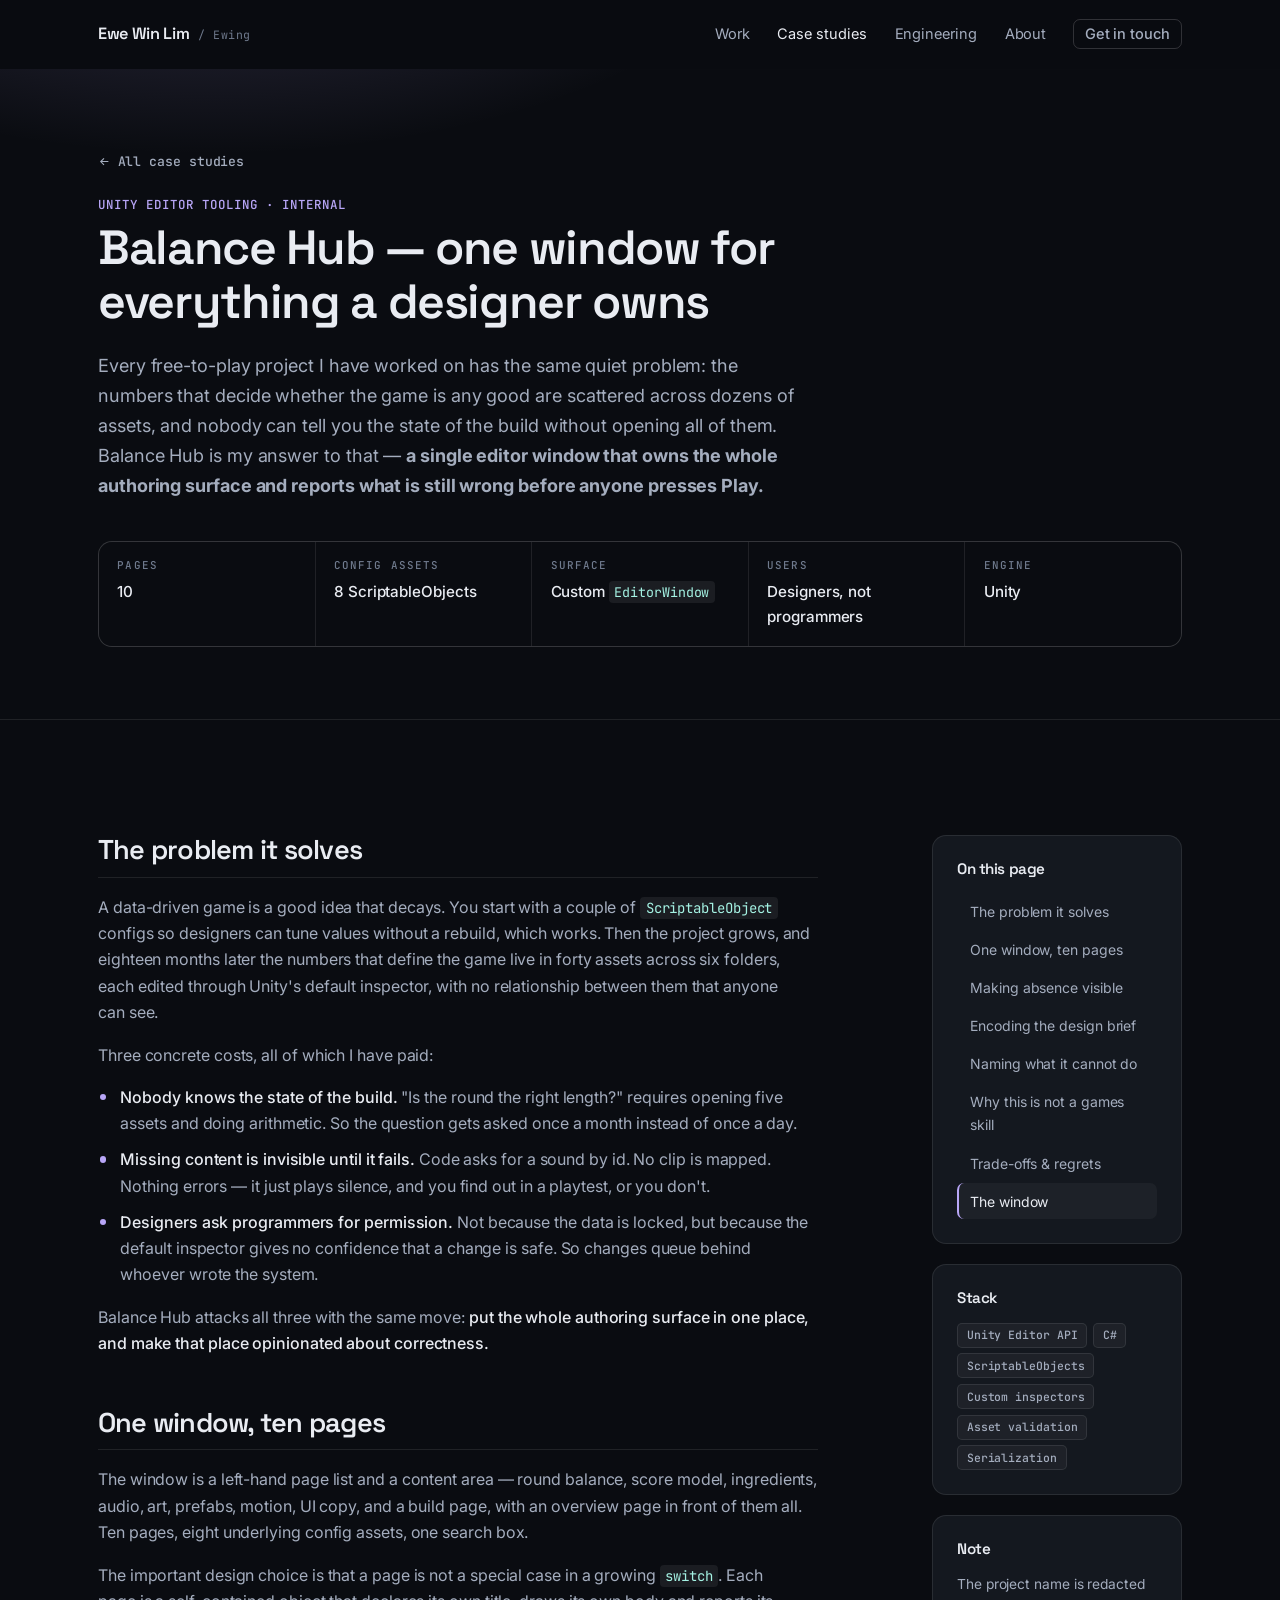
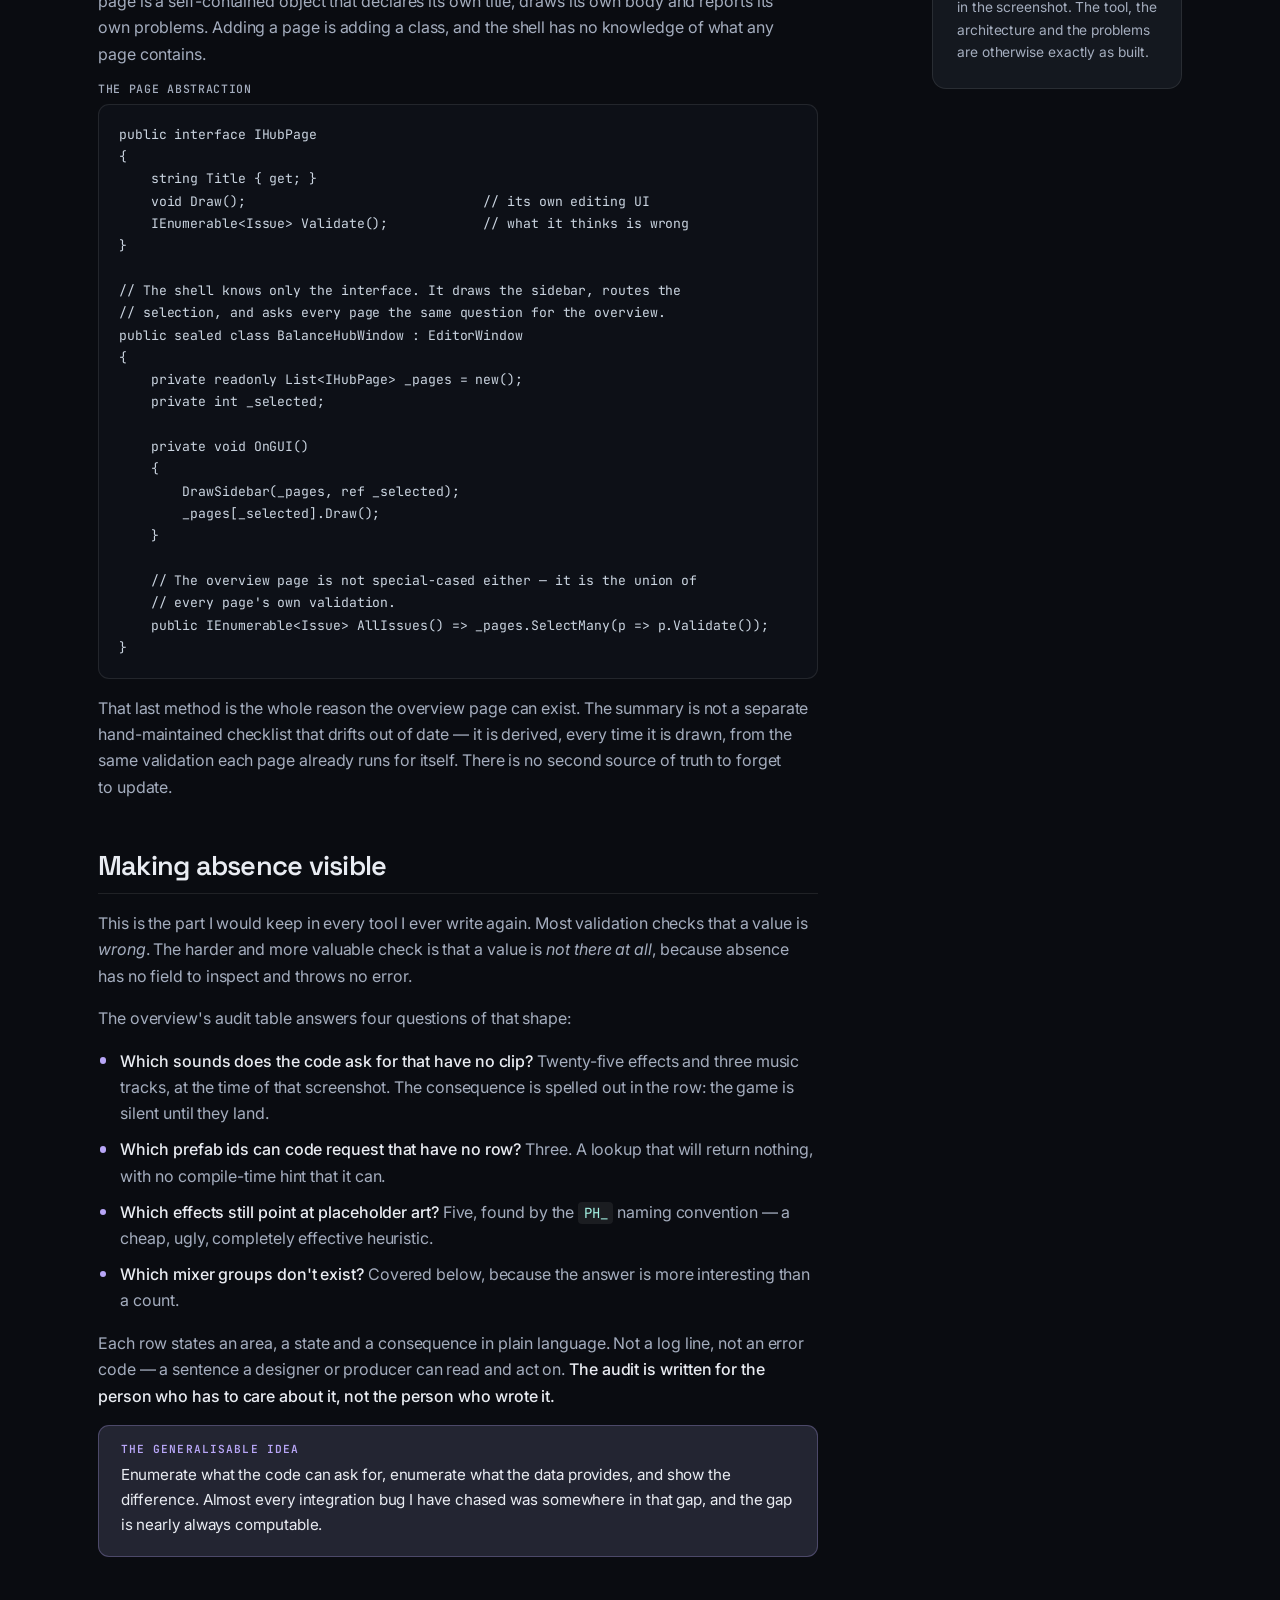
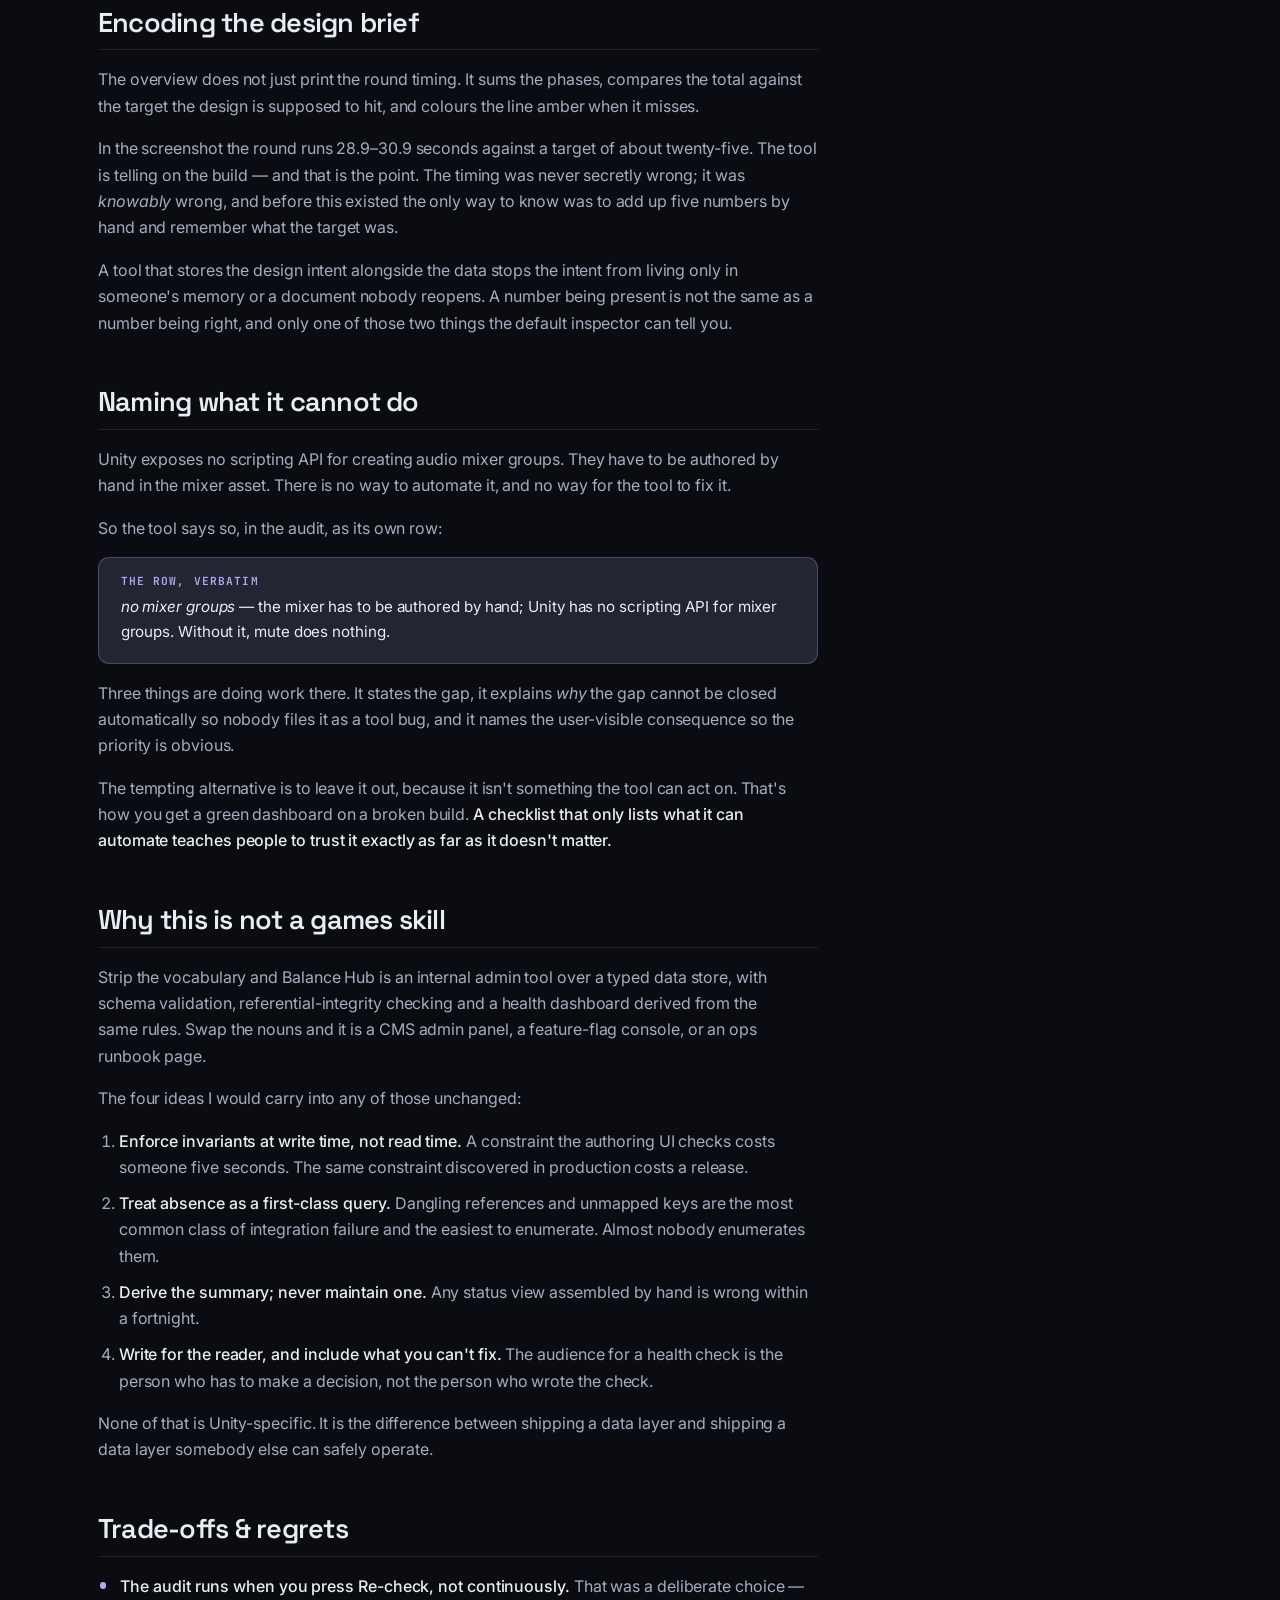
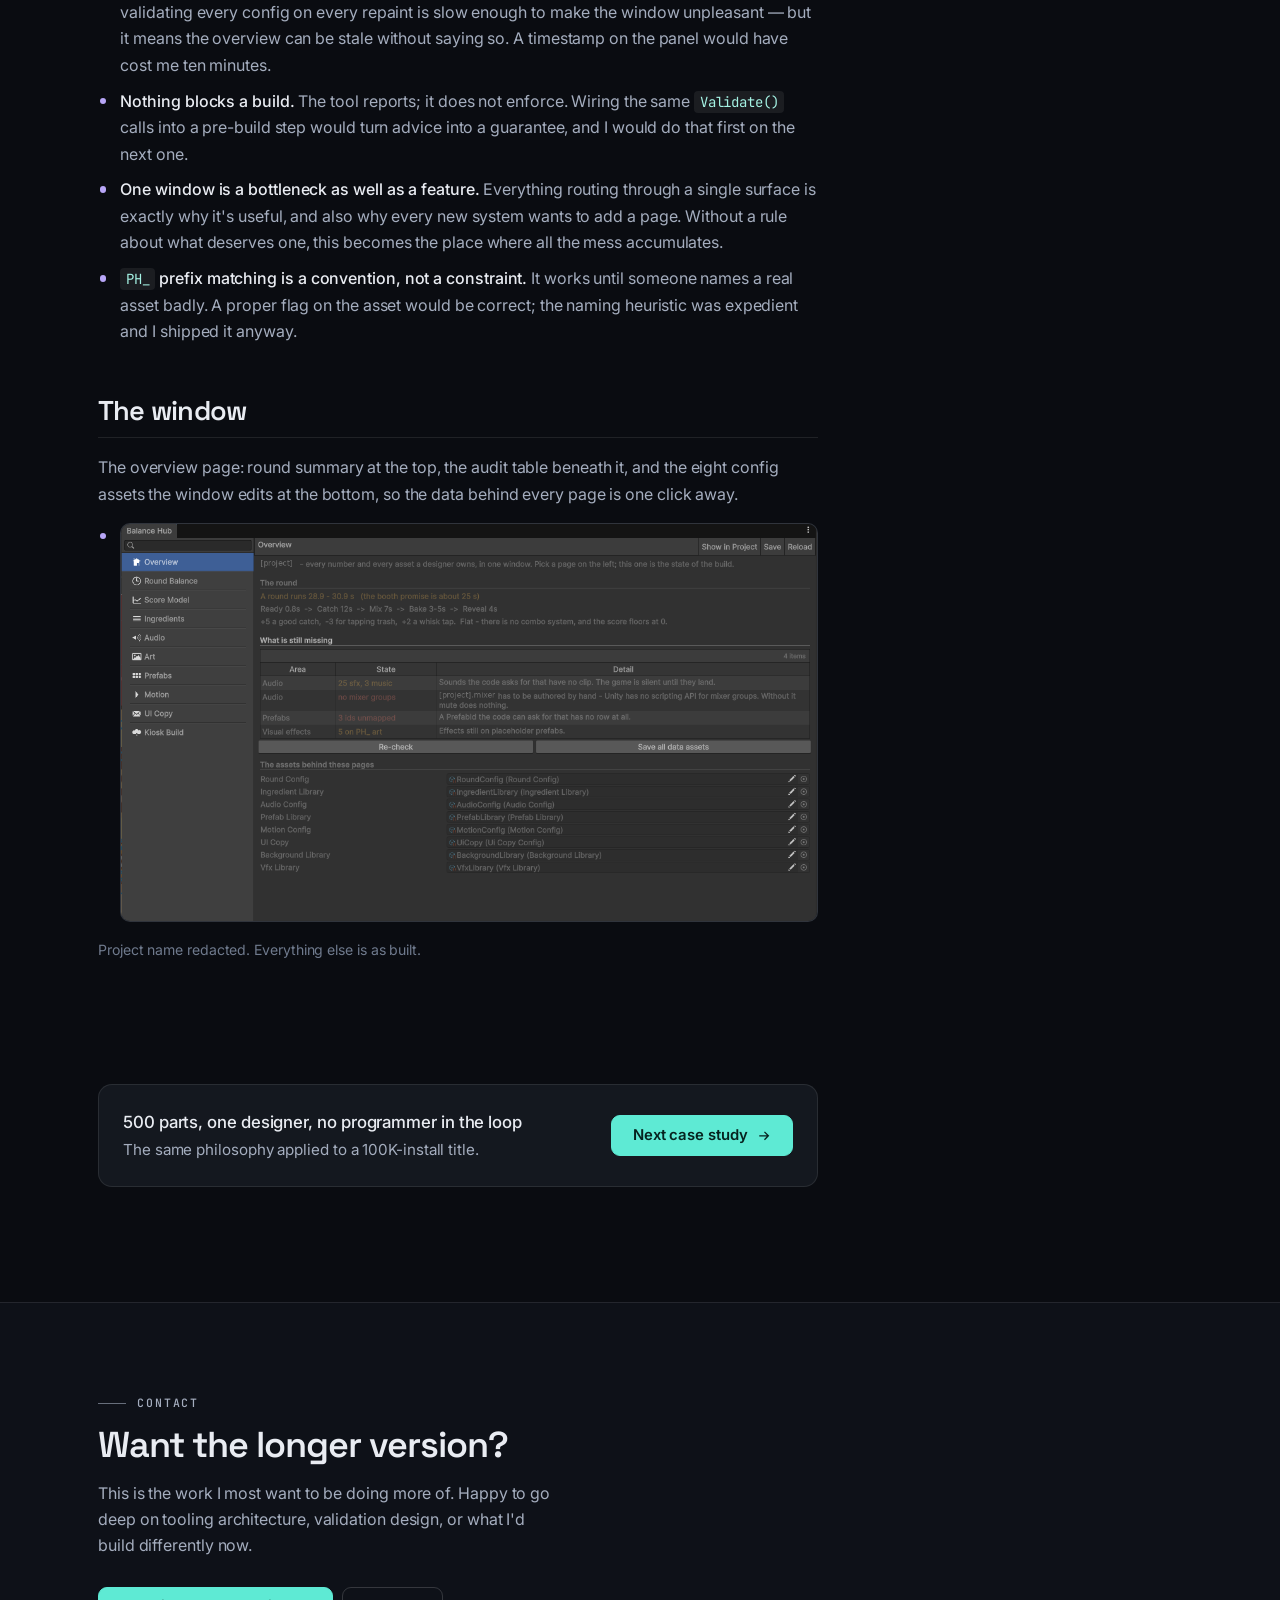
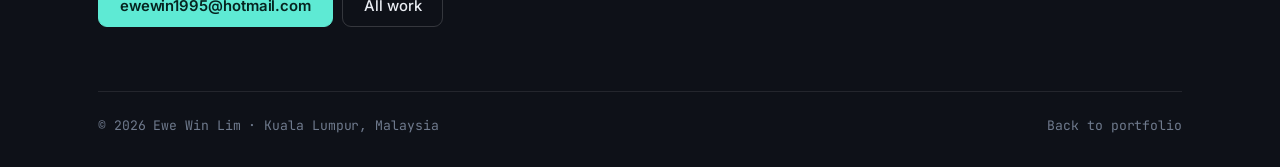
==== commit ad06d04c: "Portfolio site" ====
--- a/work/balance-hub.html
+++ b/work/balance-hub.html
@@ -187,6 +187,7 @@
             runs for itself. There is no second source of truth to forget to update.
           </p>
 
+          <!-- TODO(ewing): fill this in, then delete the comment wrapper.
           <div class="draft-note">
             <span class="label">Draft — confirm the specifics</span>
             <p>
@@ -196,6 +197,7 @@
               without editing the shell".
             </p>
           </div>
+          -->
         </section>
 
         <section id="absence">
